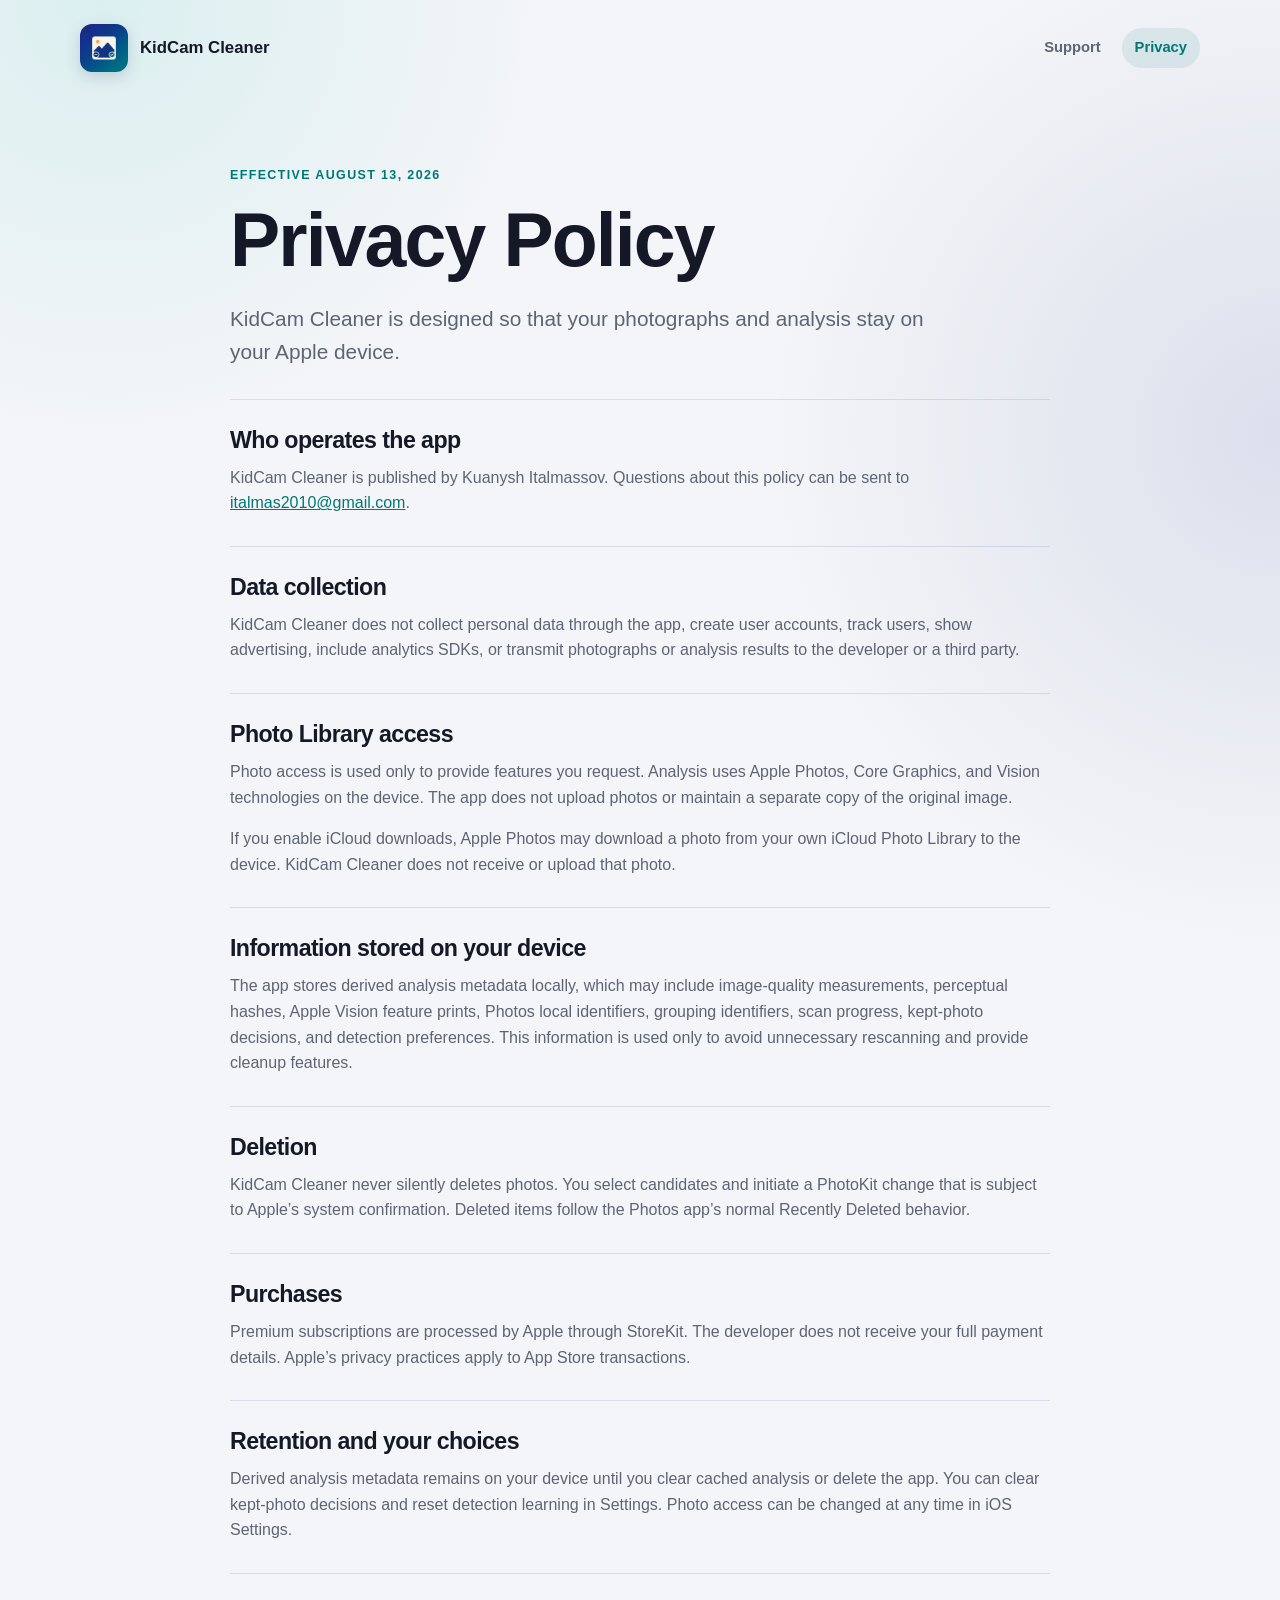
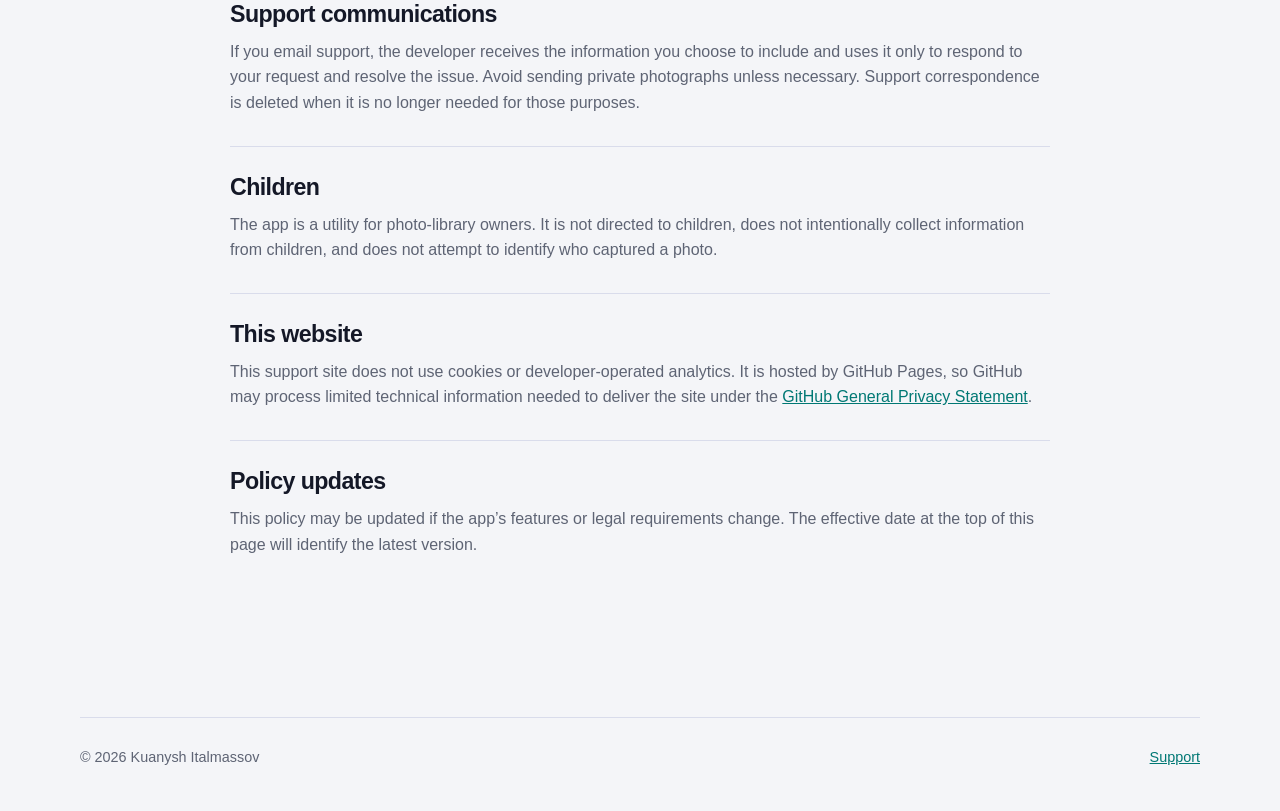
==== privacy.html @ d915f35b "Publish KidCam Cleaner support and privacy pages" ====
<!doctype html>
<html lang="en">
<head>
  <meta charset="utf-8">
  <meta name="viewport" content="width=device-width, initial-scale=1">
  <meta name="description" content="Privacy Policy for KidCam Cleaner.">
  <meta name="theme-color" content="#1f2e8c">
  <title>KidCam Cleaner Privacy Policy</title>
  <link rel="icon" href="app-icon.png">
  <link rel="stylesheet" href="styles.css">
</head>
<body>
  <header class="site-header">
    <a class="brand" href="index.html" aria-label="KidCam Cleaner support home">
      <img src="app-icon.png" alt="" width="48" height="48">
      <span>KidCam Cleaner</span>
    </a>
    <nav aria-label="Main navigation">
      <a href="index.html">Support</a>
      <a aria-current="page" href="privacy.html">Privacy</a>
    </nav>
  </header>

  <main class="policy">
    <p class="eyebrow">Effective August 13, 2026</p>
    <h1>Privacy Policy</h1>
    <p class="lede">KidCam Cleaner is designed so that your photographs and analysis stay on your Apple device.</p>

    <section>
      <h2>Who operates the app</h2>
      <p>KidCam Cleaner is published by Kuanysh Italmassov. Questions about this policy can be sent to <a href="mailto:italmas2010@gmail.com?subject=KidCam%20Cleaner%20Privacy">italmas2010@gmail.com</a>.</p>
    </section>

    <section>
      <h2>Data collection</h2>
      <p>KidCam Cleaner does not collect personal data through the app, create user accounts, track users, show advertising, include analytics SDKs, or transmit photographs or analysis results to the developer or a third party.</p>
    </section>

    <section>
      <h2>Photo Library access</h2>
      <p>Photo access is used only to provide features you request. Analysis uses Apple Photos, Core Graphics, and Vision technologies on the device. The app does not upload photos or maintain a separate copy of the original image.</p>
      <p>If you enable iCloud downloads, Apple Photos may download a photo from your own iCloud Photo Library to the device. KidCam Cleaner does not receive or upload that photo.</p>
    </section>

    <section>
      <h2>Information stored on your device</h2>
      <p>The app stores derived analysis metadata locally, which may include image-quality measurements, perceptual hashes, Apple Vision feature prints, Photos local identifiers, grouping identifiers, scan progress, kept-photo decisions, and detection preferences. This information is used only to avoid unnecessary rescanning and provide cleanup features.</p>
    </section>

    <section>
      <h2>Deletion</h2>
      <p>KidCam Cleaner never silently deletes photos. You select candidates and initiate a PhotoKit change that is subject to Apple’s system confirmation. Deleted items follow the Photos app’s normal Recently Deleted behavior.</p>
    </section>

    <section>
      <h2>Purchases</h2>
      <p>Premium subscriptions are processed by Apple through StoreKit. The developer does not receive your full payment details. Apple’s privacy practices apply to App Store transactions.</p>
    </section>

    <section>
      <h2>Retention and your choices</h2>
      <p>Derived analysis metadata remains on your device until you clear cached analysis or delete the app. You can clear kept-photo decisions and reset detection learning in Settings. Photo access can be changed at any time in iOS Settings.</p>
    </section>

    <section>
      <h2>Support communications</h2>
      <p>If you email support, the developer receives the information you choose to include and uses it only to respond to your request and resolve the issue. Avoid sending private photographs unless necessary. Support correspondence is deleted when it is no longer needed for those purposes.</p>
    </section>

    <section>
      <h2>Children</h2>
      <p>The app is a utility for photo-library owners. It is not directed to children, does not intentionally collect information from children, and does not attempt to identify who captured a photo.</p>
    </section>

    <section>
      <h2>This website</h2>
      <p>This support site does not use cookies or developer-operated analytics. It is hosted by GitHub Pages, so GitHub may process limited technical information needed to deliver the site under the <a href="https://docs.github.com/en/site-policy/privacy-policies/github-general-privacy-statement">GitHub General Privacy Statement</a>.</p>
    </section>

    <section>
      <h2>Policy updates</h2>
      <p>This policy may be updated if the app’s features or legal requirements change. The effective date at the top of this page will identify the latest version.</p>
    </section>
  </main>

  <footer>
    <span>© 2026 Kuanysh Italmassov</span>
    <a href="index.html">Support</a>
  </footer>
</body>
</html>
---- styles.css ----
:root {
  color-scheme: light dark;
  --indigo: #1f2e8c;
  --teal: #007874;
  --teal-bright: #33c7bc;
  --gold: #ffb338;
  --ink: #141827;
  --muted: #5e6474;
  --background: #f4f5f8;
  --card: rgba(255, 255, 255, 0.9);
  --border: rgba(31, 46, 140, 0.12);
  --shadow: 0 18px 55px rgba(25, 36, 83, 0.10);
}

* { box-sizing: border-box; }

html { scroll-behavior: smooth; }

body {
  margin: 0;
  min-height: 100vh;
  color: var(--ink);
  background:
    radial-gradient(circle at 8% 0%, rgba(51, 199, 188, 0.13), transparent 28rem),
    radial-gradient(circle at 100% 18%, rgba(31, 46, 140, 0.11), transparent 32rem),
    var(--background);
  font-family: -apple-system, BlinkMacSystemFont, "SF Pro Text", "Segoe UI", sans-serif;
  line-height: 1.6;
}

a { color: var(--teal); }
a:hover { color: var(--indigo); }

.site-header,
main,
footer {
  width: min(1120px, calc(100% - 40px));
  margin-inline: auto;
}

.site-header {
  display: flex;
  align-items: center;
  justify-content: space-between;
  padding: 24px 0;
}

.brand {
  display: inline-flex;
  align-items: center;
  gap: 12px;
  color: var(--ink);
  font-size: 1.05rem;
  font-weight: 750;
  text-decoration: none;
}

.brand img {
  border-radius: 12px;
  box-shadow: 0 5px 15px rgba(25, 36, 83, 0.17);
}

nav { display: flex; gap: 8px; }
nav a {
  padding: 8px 13px;
  border-radius: 999px;
  color: var(--muted);
  font-size: 0.92rem;
  font-weight: 650;
  text-decoration: none;
}
nav a[aria-current="page"] {
  color: var(--teal);
  background: rgba(0, 120, 116, 0.10);
}

.hero {
  display: grid;
  grid-template-columns: minmax(0, 1.35fr) minmax(280px, 0.65fr);
  align-items: center;
  gap: 54px;
  min-height: 540px;
  padding: 70px clamp(28px, 6vw, 76px);
  border: 1px solid var(--border);
  border-radius: 36px;
  background: linear-gradient(135deg, rgba(255, 255, 255, 0.94), rgba(235, 250, 248, 0.88));
  box-shadow: var(--shadow);
}

h1, h2, h3 { margin-top: 0; line-height: 1.12; letter-spacing: -0.025em; }
h1 { margin-bottom: 20px; font-size: clamp(2.8rem, 7vw, 5.4rem); }
h2 { margin-bottom: 22px; font-size: clamp(2rem, 4vw, 3rem); }
h3 { margin-bottom: 10px; font-size: 1.15rem; }
p { margin-top: 0; }

.eyebrow {
  margin-bottom: 12px;
  color: var(--teal);
  font-size: 0.78rem;
  font-weight: 800;
  letter-spacing: 0.11em;
  text-transform: uppercase;
}

.lede {
  max-width: 720px;
  margin-bottom: 30px;
  color: var(--muted);
  font-size: clamp(1.08rem, 2vw, 1.3rem);
}

.button {
  display: inline-block;
  padding: 13px 19px;
  border-radius: 14px;
  color: #fff;
  background: linear-gradient(135deg, var(--indigo), var(--teal));
  box-shadow: 0 10px 22px rgba(31, 46, 140, 0.18);
  font-weight: 750;
  text-decoration: none;
}
.button:hover { color: #fff; filter: brightness(1.08); }
.button.secondary { background: var(--teal); }

.privacy-card {
  padding: 28px;
  border: 1px solid rgba(0, 120, 116, 0.16);
  border-radius: 26px;
  background: rgba(255, 255, 255, 0.75);
}
.privacy-card p { margin: 8px 0 0; color: var(--muted); }
.shield {
  display: grid;
  width: 48px;
  height: 48px;
  margin-bottom: 18px;
  place-items: center;
  border-radius: 15px;
  color: #fff;
  background: linear-gradient(135deg, var(--indigo), var(--teal));
  font-size: 1.3rem;
  font-weight: 850;
}

.section { padding: 100px 0 10px; }
.grid { display: grid; grid-template-columns: repeat(3, 1fr); gap: 18px; }
.card {
  padding: 24px;
  border: 1px solid var(--border);
  border-radius: 22px;
  background: var(--card);
  box-shadow: 0 10px 34px rgba(25, 36, 83, 0.06);
}
.card p { margin-bottom: 0; color: var(--muted); }
.card .text-link { display: inline-block; margin-top: 12px; font-weight: 700; }

.contact {
  display: grid;
  grid-template-columns: 1.25fr 0.75fr;
  align-items: center;
  gap: 48px;
  margin-top: 90px;
  padding: 42px;
  border-radius: 28px;
  color: #fff;
  background: linear-gradient(135deg, var(--indigo), var(--teal));
}
.contact .eyebrow { color: var(--gold); }
.contact p { color: rgba(255, 255, 255, 0.78); }
.publisher { margin: 13px 0 0; font-size: 0.86rem; }

.policy { max-width: 820px; padding: 70px 0 40px; }
.policy h1 { font-size: clamp(2.6rem, 7vw, 4.7rem); }
.policy section {
  padding: 27px 0 14px;
  border-top: 1px solid var(--border);
}
.policy h2 { margin-bottom: 12px; font-size: 1.45rem; }
.policy section p { color: var(--muted); }

footer {
  display: flex;
  justify-content: space-between;
  gap: 24px;
  margin-top: 90px;
  padding: 28px 0 42px;
  border-top: 1px solid var(--border);
  color: var(--muted);
  font-size: 0.9rem;
}

@media (max-width: 820px) {
  .hero { grid-template-columns: 1fr; min-height: auto; padding-block: 58px; }
  .grid { grid-template-columns: 1fr 1fr; }
  .contact { grid-template-columns: 1fr; }
}

@media (max-width: 560px) {
  .site-header { align-items: flex-start; }
  .brand span { display: none; }
  .hero { gap: 34px; border-radius: 26px; padding: 42px 24px; }
  .grid { grid-template-columns: 1fr; }
  .section { padding-top: 72px; }
  .contact { margin-top: 64px; padding: 30px 24px; }
  footer { flex-direction: column; }
}

@media (prefers-color-scheme: dark) {
  :root {
    --ink: #f4f5fa;
    --muted: #b6bdca;
    --background: #0c101a;
    --card: rgba(24, 30, 44, 0.88);
    --border: rgba(123, 143, 210, 0.19);
    --shadow: 0 18px 55px rgba(0, 0, 0, 0.28);
  }
  .hero { background: linear-gradient(135deg, rgba(25, 31, 49, 0.97), rgba(15, 48, 49, 0.92)); }
  .privacy-card { background: rgba(8, 14, 25, 0.45); }
}

@media (prefers-reduced-motion: reduce) {
  html { scroll-behavior: auto; }
}
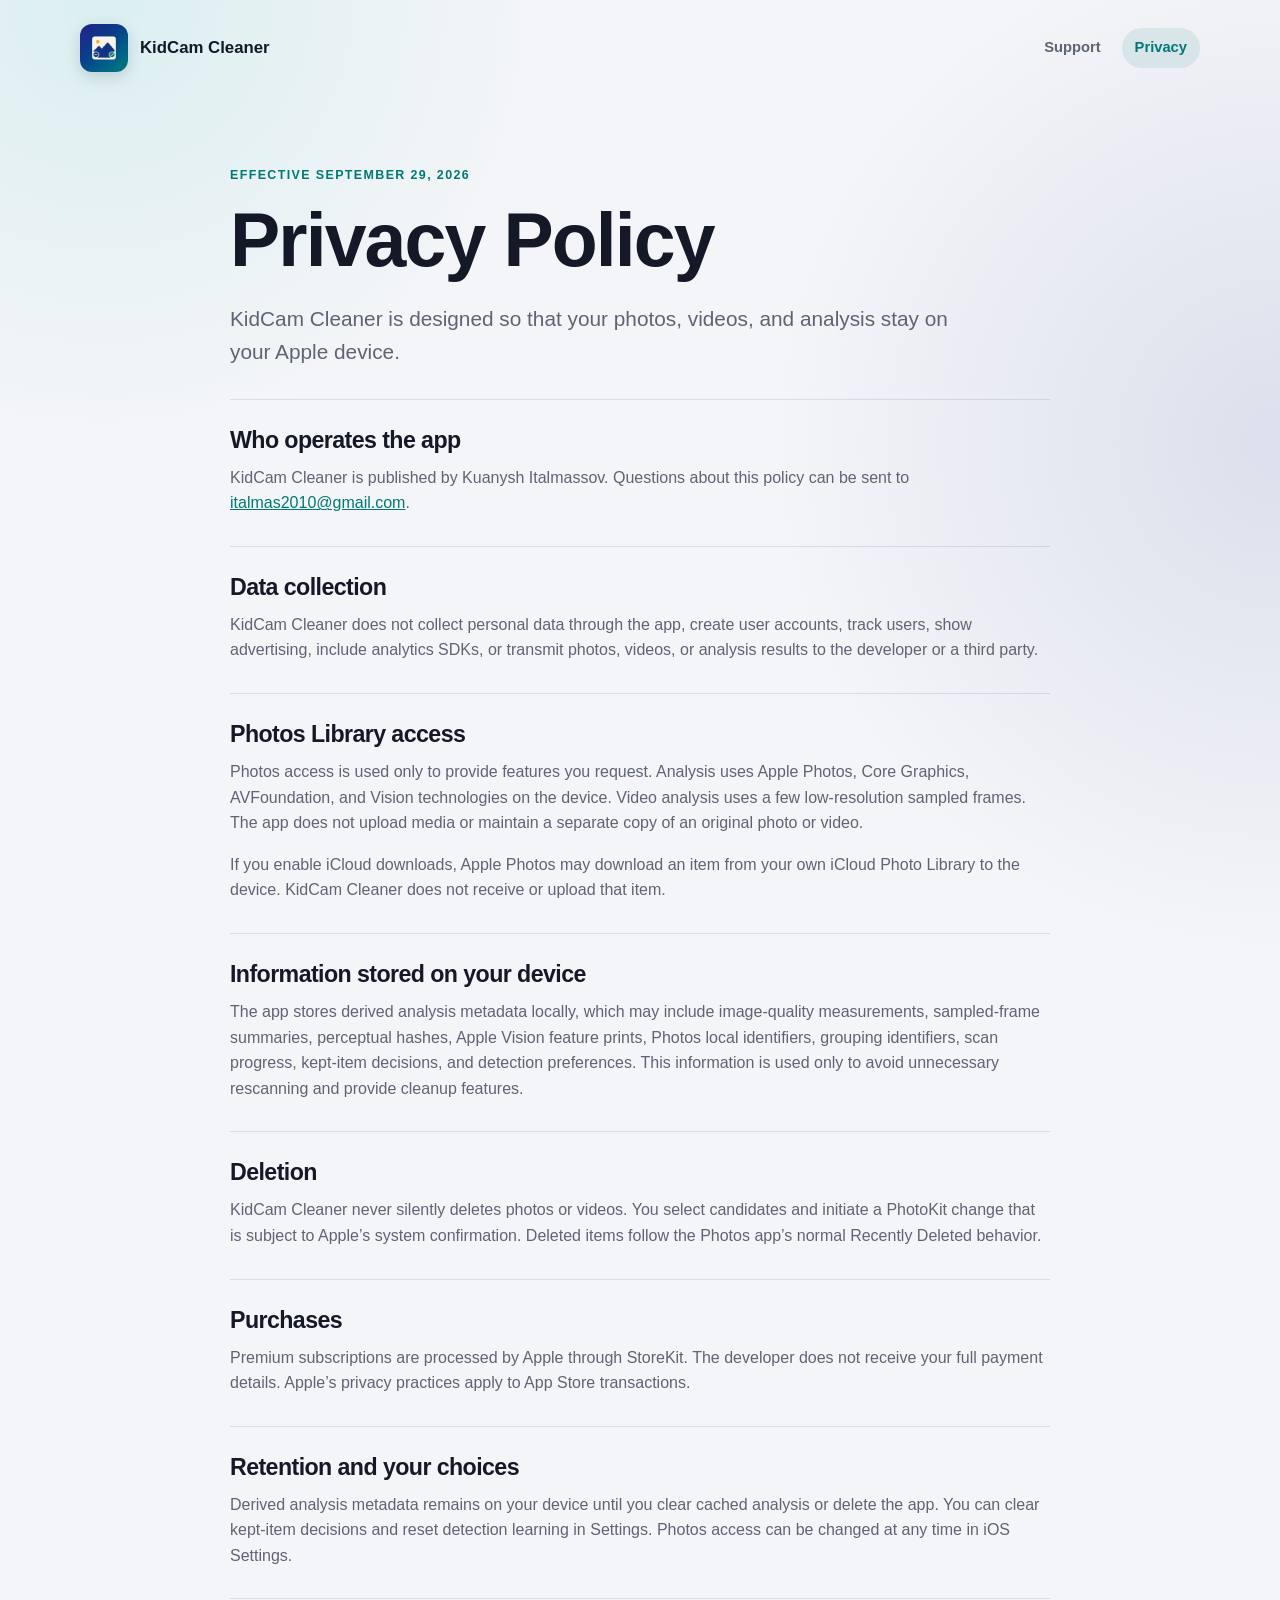
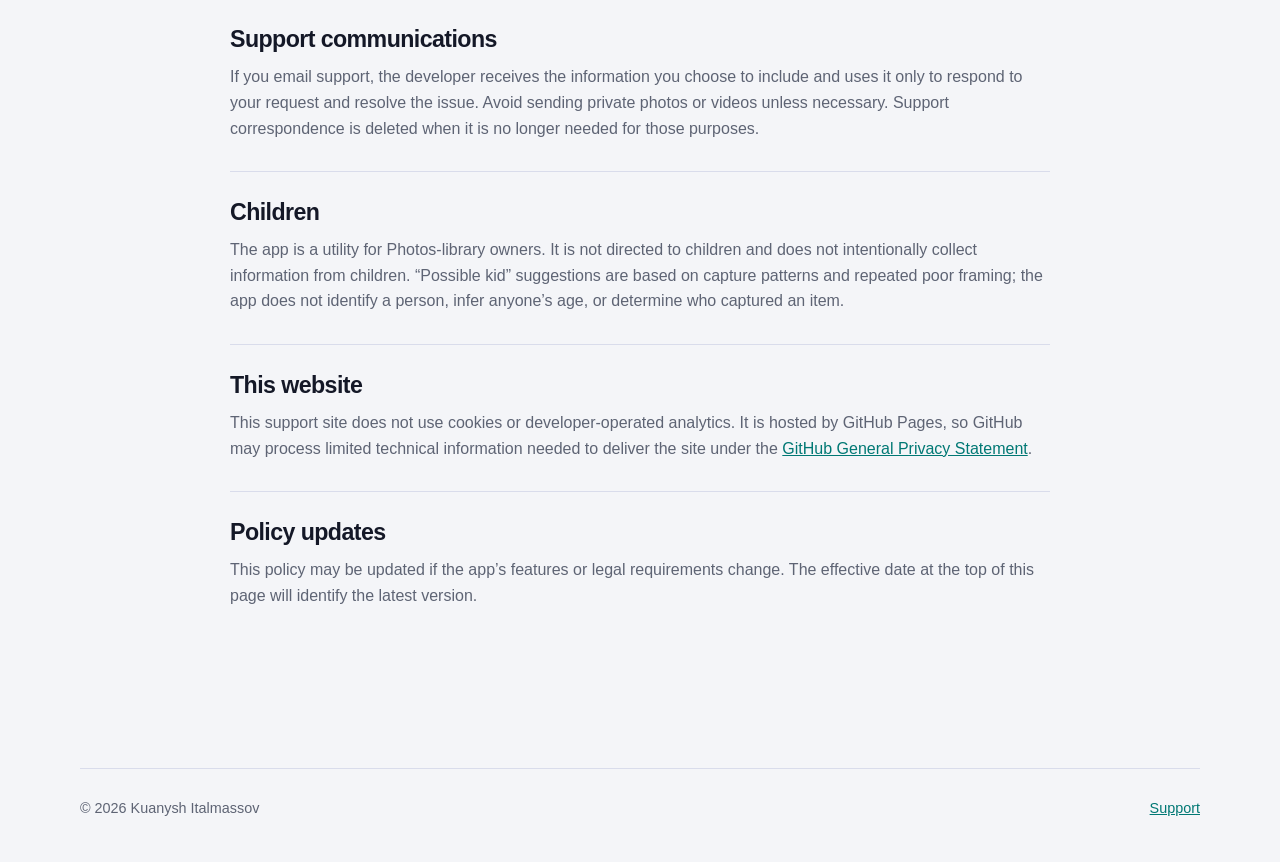
==== commit 61327583: "Document on-device video analysis" ====
--- a/privacy.html
+++ b/privacy.html
@@ -22,9 +22,9 @@
   </header>
 
   <main class="policy">
-    <p class="eyebrow">Effective August 13, 2026</p>
+    <p class="eyebrow">Effective September 29, 2026</p>
     <h1>Privacy Policy</h1>
-    <p class="lede">KidCam Cleaner is designed so that your photographs and analysis stay on your Apple device.</p>
+    <p class="lede">KidCam Cleaner is designed so that your photos, videos, and analysis stay on your Apple device.</p>
 
     <section>
       <h2>Who operates the app</h2>
@@ -33,23 +33,23 @@
 
     <section>
       <h2>Data collection</h2>
-      <p>KidCam Cleaner does not collect personal data through the app, create user accounts, track users, show advertising, include analytics SDKs, or transmit photographs or analysis results to the developer or a third party.</p>
+      <p>KidCam Cleaner does not collect personal data through the app, create user accounts, track users, show advertising, include analytics SDKs, or transmit photos, videos, or analysis results to the developer or a third party.</p>
     </section>
 
     <section>
-      <h2>Photo Library access</h2>
-      <p>Photo access is used only to provide features you request. Analysis uses Apple Photos, Core Graphics, and Vision technologies on the device. The app does not upload photos or maintain a separate copy of the original image.</p>
-      <p>If you enable iCloud downloads, Apple Photos may download a photo from your own iCloud Photo Library to the device. KidCam Cleaner does not receive or upload that photo.</p>
+      <h2>Photos Library access</h2>
+      <p>Photos access is used only to provide features you request. Analysis uses Apple Photos, Core Graphics, AVFoundation, and Vision technologies on the device. Video analysis uses a few low-resolution sampled frames. The app does not upload media or maintain a separate copy of an original photo or video.</p>
+      <p>If you enable iCloud downloads, Apple Photos may download an item from your own iCloud Photo Library to the device. KidCam Cleaner does not receive or upload that item.</p>
     </section>
 
     <section>
       <h2>Information stored on your device</h2>
-      <p>The app stores derived analysis metadata locally, which may include image-quality measurements, perceptual hashes, Apple Vision feature prints, Photos local identifiers, grouping identifiers, scan progress, kept-photo decisions, and detection preferences. This information is used only to avoid unnecessary rescanning and provide cleanup features.</p>
+      <p>The app stores derived analysis metadata locally, which may include image-quality measurements, sampled-frame summaries, perceptual hashes, Apple Vision feature prints, Photos local identifiers, grouping identifiers, scan progress, kept-item decisions, and detection preferences. This information is used only to avoid unnecessary rescanning and provide cleanup features.</p>
     </section>
 
     <section>
       <h2>Deletion</h2>
-      <p>KidCam Cleaner never silently deletes photos. You select candidates and initiate a PhotoKit change that is subject to Apple’s system confirmation. Deleted items follow the Photos app’s normal Recently Deleted behavior.</p>
+      <p>KidCam Cleaner never silently deletes photos or videos. You select candidates and initiate a PhotoKit change that is subject to Apple’s system confirmation. Deleted items follow the Photos app’s normal Recently Deleted behavior.</p>
     </section>
 
     <section>
@@ -59,17 +59,17 @@
 
     <section>
       <h2>Retention and your choices</h2>
-      <p>Derived analysis metadata remains on your device until you clear cached analysis or delete the app. You can clear kept-photo decisions and reset detection learning in Settings. Photo access can be changed at any time in iOS Settings.</p>
+      <p>Derived analysis metadata remains on your device until you clear cached analysis or delete the app. You can clear kept-item decisions and reset detection learning in Settings. Photos access can be changed at any time in iOS Settings.</p>
     </section>
 
     <section>
       <h2>Support communications</h2>
-      <p>If you email support, the developer receives the information you choose to include and uses it only to respond to your request and resolve the issue. Avoid sending private photographs unless necessary. Support correspondence is deleted when it is no longer needed for those purposes.</p>
+      <p>If you email support, the developer receives the information you choose to include and uses it only to respond to your request and resolve the issue. Avoid sending private photos or videos unless necessary. Support correspondence is deleted when it is no longer needed for those purposes.</p>
     </section>
 
     <section>
       <h2>Children</h2>
-      <p>The app is a utility for photo-library owners. It is not directed to children, does not intentionally collect information from children, and does not attempt to identify who captured a photo.</p>
+      <p>The app is a utility for Photos-library owners. It is not directed to children and does not intentionally collect information from children. “Possible kid” suggestions are based on capture patterns and repeated poor framing; the app does not identify a person, infer anyone’s age, or determine who captured an item.</p>
     </section>
 
     <section>
